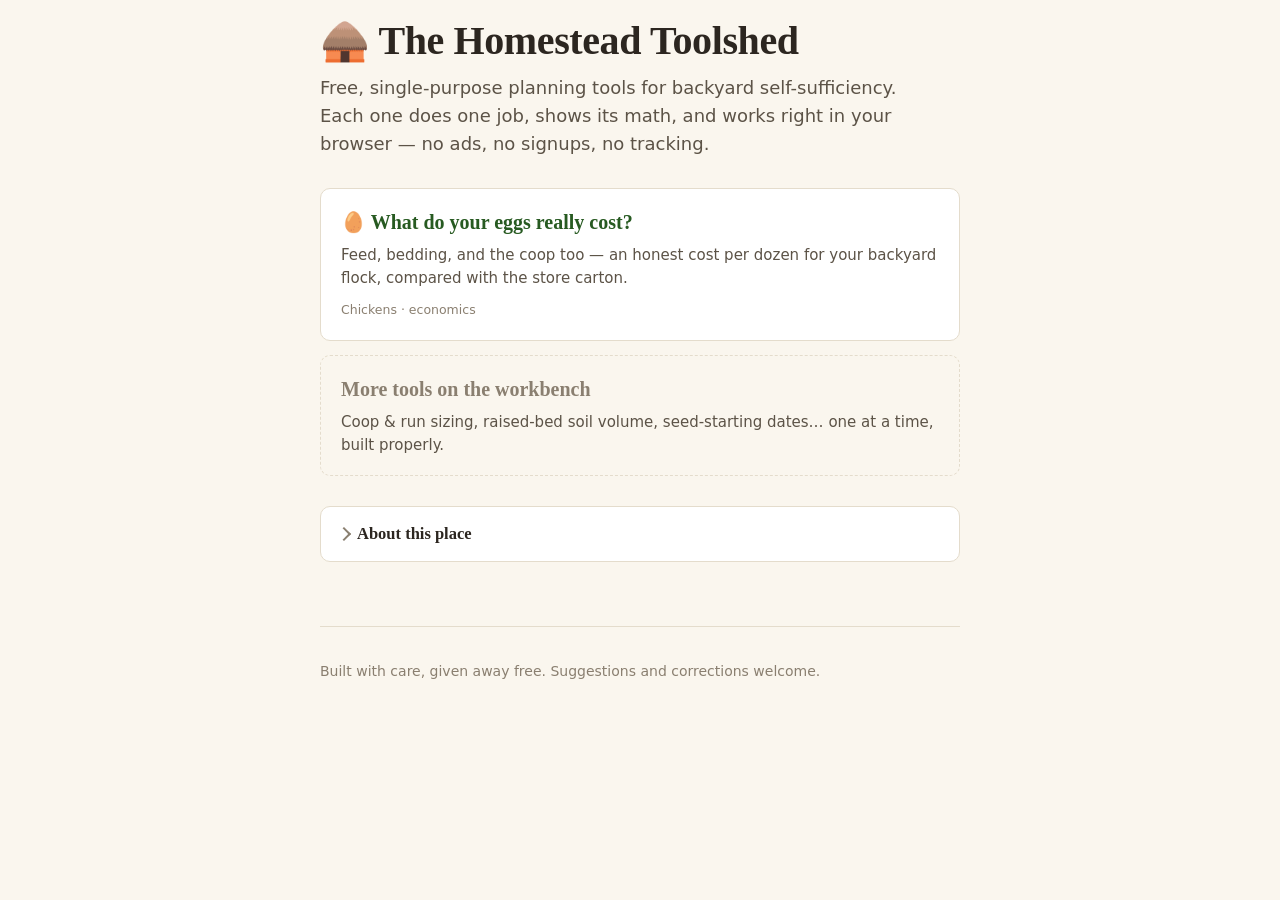
==== docs/index.html @ 7deca0da "Session 1: validation, egg cost calculator, site foundation - Niche validated via community research" ====
<!DOCTYPE html>
<html lang="en">
<head>
<meta charset="utf-8">
<meta name="viewport" content="width=device-width, initial-scale=1">
<title>The Homestead Toolshed — free planning tools for backyard self-sufficiency</title>
<meta name="description" content="Free, honest, single-purpose planning tools for homesteaders and backyard chicken keepers. No ads, no signups, no tracking — everything runs in your browser.">
<meta property="og:title" content="The Homestead Toolshed">
<meta property="og:description" content="Free, honest planning tools for backyard self-sufficiency. No ads, no signups, no tracking.">
<meta property="og:type" content="website">
<link rel="icon" href="data:image/svg+xml,%3Csvg xmlns='http://www.w3.org/2000/svg' viewBox='0 0 100 100'%3E%3Ctext y='.9em' font-size='90'%3E%F0%9F%9B%96%3C/text%3E%3C/svg%3E">
<link rel="stylesheet" href="style.css">
</head>
<body>
<div class="wrap">

<main>
  <h1>🛖 The Homestead Toolshed</h1>
  <p class="lede">Free, single-purpose planning tools for backyard
  self-sufficiency. Each one does one job, shows its math, and works right in
  your browser — no ads, no signups, no tracking.</p>

  <ul class="tool-list">
    <li>
      <a class="tool-card" href="egg-cost/">
        <h2>🥚 What do your eggs really cost?</h2>
        <p>Feed, bedding, and the coop too — an honest cost per dozen for your
        backyard flock, compared with the store carton.</p>
        <span class="tag">Chickens · economics</span>
      </a>
    </li>
    <li>
      <div class="tool-card coming">
        <h2>More tools on the workbench</h2>
        <p>Coop &amp; run sizing, raised-bed soil volume, seed-starting dates…
        one at a time, built properly.</p>
      </div>
    </li>
  </ul>

  <details class="how">
    <summary>About this place</summary>
    <div class="how-body">
      <p>The Toolshed is a small collection of calculators for questions that come
      up over and over in homesteading communities. Every tool explains exactly how
      it calculates its answer, cites where its default numbers come from, and runs
      entirely on your device.</p>
      <p>Nothing here is safety guidance — for food preservation, animal health,
      and anything where getting it wrong could hurt, talk to your local
      <a href="https://extension.org" rel="noopener">cooperative extension service</a>.</p>
    </div>
  </details>
</main>

<footer class="site-footer">
  <p>Built with care, given away free. Suggestions and corrections welcome.</p>
</footer>

</div>
</body>
</html>
---- docs/style.css ----
/* The Homestead Toolshed — shared stylesheet
   Palette validated for CVD safety (dataviz six-checks) in both modes. */

:root {
  --surface: #faf6ee;
  --surface-raised: #ffffff;
  --ink: #2c2620;
  --ink-secondary: #5c5347;
  --ink-muted: #8a7f70;
  --line: #e4dccc;
  --line-soft: #efe9db;
  --accent: #2f6b28;
  --accent-ink: #275a21;
  --accent-soft: #e8efe4;
  --cat-1: #2f6b28; /* green — feed */
  --cat-2: #2d6cae; /* denim — extras */
  --cat-3: #a4432e; /* clay — setup */
  --good: #2f6b28;
  --warn-ink: #8a5a00;
  --serif: "Iowan Old Style", "Palatino Linotype", Palatino, Georgia, serif;
  --sans: system-ui, -apple-system, "Segoe UI", Roboto, sans-serif;
}

@media (prefers-color-scheme: dark) {
  :root {
    --surface: #221e17;
    --surface-raised: #2b261e;
    --ink: #f0e9dd;
    --ink-secondary: #c4b9a8;
    --ink-muted: #948a7a;
    --line: #3d362b;
    --line-soft: #322c22;
    --accent: #5b9b50;
    --accent-ink: #79b56e;
    --accent-soft: #2c3527;
    --cat-1: #5b9b50;
    --cat-2: #5d95dd;
    --cat-3: #cd6d50;
    --good: #5b9b50;
    --warn-ink: #d9a53f;
  }
}

* { box-sizing: border-box; }

body {
  margin: 0;
  background: var(--surface);
  color: var(--ink);
  font-family: var(--sans);
  font-size: 16px;
  line-height: 1.55;
  -webkit-text-size-adjust: 100%;
}

.wrap {
  max-width: 680px;
  margin: 0 auto;
  padding: 0 20px 64px;
}

/* ---------- header / footer ---------- */

.site-header {
  padding: 28px 0 8px;
}
.site-header .brand {
  font-family: var(--serif);
  font-size: 17px;
  text-decoration: none;
  color: var(--ink-secondary);
  letter-spacing: 0.01em;
}
.site-header .brand:hover { color: var(--accent-ink); }

h1 {
  font-family: var(--serif);
  font-weight: 600;
  font-size: clamp(30px, 6vw, 40px);
  line-height: 1.15;
  margin: 18px 0 10px;
  letter-spacing: -0.01em;
}
.lede {
  font-size: 18px;
  color: var(--ink-secondary);
  margin: 0 0 30px;
  max-width: 54ch;
}

.site-footer {
  margin-top: 64px;
  padding-top: 20px;
  border-top: 1px solid var(--line);
  color: var(--ink-muted);
  font-size: 14px;
}
.site-footer a { color: var(--ink-secondary); }

/* ---------- index tool cards ---------- */

.tool-list { display: grid; gap: 14px; margin: 30px 0; padding: 0; list-style: none; }
.tool-card {
  display: block;
  background: var(--surface-raised);
  border: 1px solid var(--line);
  border-radius: 10px;
  padding: 18px 20px;
  text-decoration: none;
  color: inherit;
  transition: border-color 120ms ease;
}
.tool-card:hover { border-color: var(--accent); }
.tool-card h2 {
  font-family: var(--serif);
  font-size: 20px;
  font-weight: 600;
  margin: 0 0 6px;
  color: var(--accent-ink);
}
.tool-card p { margin: 0; color: var(--ink-secondary); font-size: 15px; }
.tool-card .tag {
  display: inline-block;
  margin-top: 10px;
  font-size: 12.5px;
  color: var(--ink-muted);
}
.coming {
  border-style: dashed;
  background: transparent;
}
.coming h2 { color: var(--ink-muted); }

/* ---------- forms ---------- */

.panel {
  background: var(--surface-raised);
  border: 1px solid var(--line);
  border-radius: 12px;
  padding: 20px;
  margin: 18px 0;
}
fieldset {
  border: 0;
  padding: 0;
  margin: 0 0 6px;
}
legend {
  font-family: var(--serif);
  font-weight: 600;
  font-size: 18px;
  padding: 0;
  margin-bottom: 4px;
}
.field {
  display: grid;
  grid-template-columns: 1fr 110px;
  gap: 4px 14px;
  align-items: center;
  padding: 10px 0;
  border-bottom: 1px solid var(--line-soft);
}
fieldset .field:last-of-type { border-bottom: 0; }
.field label { font-weight: 500; }
.field .hint {
  grid-column: 1 / -1;
  font-size: 13.5px;
  color: var(--ink-muted);
  margin: 0;
}
input[type="number"] {
  font: inherit;
  font-variant-numeric: tabular-nums;
  width: 100%;
  padding: 8px 10px;
  border: 1px solid var(--line);
  border-radius: 8px;
  background: var(--surface);
  color: var(--ink);
  text-align: right;
}
input[type="number"]:focus-visible {
  outline: 2px solid var(--accent);
  outline-offset: 1px;
  border-color: var(--accent);
}
.prefix-input { position: relative; }
.prefix-input .prefix {
  position: absolute;
  left: 10px;
  top: 50%;
  transform: translateY(-50%);
  color: var(--ink-muted);
  pointer-events: none;
  font-size: 15px;
}
.prefix-input input { padding-left: 24px; }

.toggle-row {
  display: flex;
  align-items: center;
  gap: 10px;
  padding: 10px 0 2px;
}
.toggle-row input[type="checkbox"] {
  width: 18px; height: 18px;
  accent-color: var(--accent);
}
.toggle-row label { font-weight: 500; }

/* ---------- results ---------- */

.results { margin-top: 26px; }

.hero-tile {
  background: var(--accent-soft);
  border: 1px solid var(--line);
  border-radius: 12px;
  padding: 22px 20px 18px;
  text-align: center;
}
.hero-tile .label {
  font-size: 15px;
  color: var(--ink-secondary);
  margin: 0 0 2px;
}
.hero-figure {
  font-family: var(--sans);
  font-weight: 600;
  font-size: clamp(44px, 10vw, 56px);
  line-height: 1.1;
  letter-spacing: -0.01em;
  margin: 0;
}
.hero-tile .sub {
  font-size: 15px;
  color: var(--ink-secondary);
  margin: 6px 0 0;
}

.verdict {
  margin: 16px 0 0;
  padding: 14px 16px;
  border-left: 3px solid var(--accent);
  background: var(--surface-raised);
  border-radius: 0 10px 10px 0;
  font-size: 15.5px;
  color: var(--ink-secondary);
}
.verdict strong { color: var(--ink); }

.stat-row {
  display: grid;
  grid-template-columns: repeat(3, 1fr);
  gap: 10px;
  margin-top: 14px;
}
.stat-tile {
  background: var(--surface-raised);
  border: 1px solid var(--line);
  border-radius: 10px;
  padding: 12px 14px;
}
.stat-tile .label {
  font-size: 13px;
  color: var(--ink-muted);
  margin: 0 0 2px;
}
.stat-tile .value {
  font-family: var(--sans);
  font-weight: 600;
  font-size: 22px;
  margin: 0;
}
@media (max-width: 460px) {
  .stat-row { grid-template-columns: 1fr; }
  .stat-tile { display: flex; justify-content: space-between; align-items: baseline; }
  .stat-tile .label { margin: 0; font-size: 14px; }
}

/* ---------- breakdown bar ---------- */

.breakdown { margin-top: 22px; }
.breakdown h2 {
  font-family: var(--serif);
  font-size: 18px;
  font-weight: 600;
  margin: 0 0 12px;
}
.bar {
  display: flex;
  gap: 2px; /* surface gap between segments */
  height: 24px;
  border-radius: 6px;
  overflow: hidden;
}
.bar .seg {
  height: 100%;
  min-width: 3px;
  border-radius: 2px;
  position: relative;
  cursor: default;
}
.bar .seg:first-child { border-top-left-radius: 6px; border-bottom-left-radius: 6px; }
.bar .seg:last-child { border-top-right-radius: 6px; border-bottom-right-radius: 6px; }
.seg-feed  { background: var(--cat-1); }
.seg-extra { background: var(--cat-2); }
.seg-setup { background: var(--cat-3); }

.bar-legend { list-style: none; padding: 0; margin: 12px 0 0; display: grid; gap: 6px; }
.bar-legend li {
  display: flex;
  align-items: baseline;
  gap: 8px;
  font-size: 14.5px;
  color: var(--ink-secondary);
}
.bar-legend .swatch {
  width: 10px; height: 10px;
  border-radius: 3px;
  flex: none;
  align-self: center;
}
.bar-legend .amount {
  margin-left: auto;
  font-variant-numeric: tabular-nums;
  font-weight: 600;
  color: var(--ink);
}

/* tooltip */
.tip {
  position: absolute;
  bottom: calc(100% + 8px);
  left: 50%;
  transform: translateX(-50%);
  background: var(--ink);
  color: var(--surface);
  font-size: 13px;
  padding: 5px 9px;
  border-radius: 6px;
  white-space: nowrap;
  pointer-events: none;
  opacity: 0;
  transition: opacity 100ms ease;
  z-index: 2;
}
.seg:hover .tip, .seg:focus-visible .tip { opacity: 1; }

/* ---------- how it works / details ---------- */

details.how {
  margin-top: 26px;
  border: 1px solid var(--line);
  border-radius: 10px;
  background: var(--surface-raised);
}
details.how summary {
  cursor: pointer;
  padding: 14px 18px;
  font-family: var(--serif);
  font-weight: 600;
  font-size: 16.5px;
  list-style: none;
  display: flex;
  align-items: center;
  gap: 8px;
}
details.how summary::before {
  content: "";
  width: 8px; height: 8px;
  border-right: 2px solid var(--ink-muted);
  border-bottom: 2px solid var(--ink-muted);
  transform: rotate(-45deg);
  transition: transform 120ms ease;
  flex: none;
}
details.how[open] summary::before { transform: rotate(45deg); }
details.how summary::-webkit-details-marker { display: none; }
.how-body {
  padding: 2px 18px 16px;
  font-size: 15px;
  color: var(--ink-secondary);
}
.how-body code {
  font-size: 13.5px;
  background: var(--surface);
  border: 1px solid var(--line-soft);
  border-radius: 5px;
  padding: 1px 6px;
  white-space: nowrap;
}
.how-body table {
  width: 100%;
  border-collapse: collapse;
  font-size: 14.5px;
  margin: 10px 0;
}
.how-body th, .how-body td {
  text-align: left;
  padding: 6px 8px;
  border-bottom: 1px solid var(--line-soft);
}
.how-body td:last-child, .how-body th:last-child {
  text-align: right;
  font-variant-numeric: tabular-nums;
}

/* ---------- share ---------- */

.share-row { margin-top: 20px; display: flex; gap: 10px; flex-wrap: wrap; }
button.share {
  font: inherit;
  font-weight: 600;
  padding: 10px 18px;
  border-radius: 8px;
  border: 1px solid var(--accent);
  background: var(--accent);
  color: #fff;
  cursor: pointer;
}
button.share.secondary {
  background: transparent;
  color: var(--accent-ink);
}
button.share:hover { filter: brightness(1.08); }
button.share:focus-visible { outline: 2px solid var(--accent); outline-offset: 2px; }

.note {
  font-size: 13.5px;
  color: var(--ink-muted);
  margin-top: 18px;
}
.note a { color: var(--ink-secondary); }
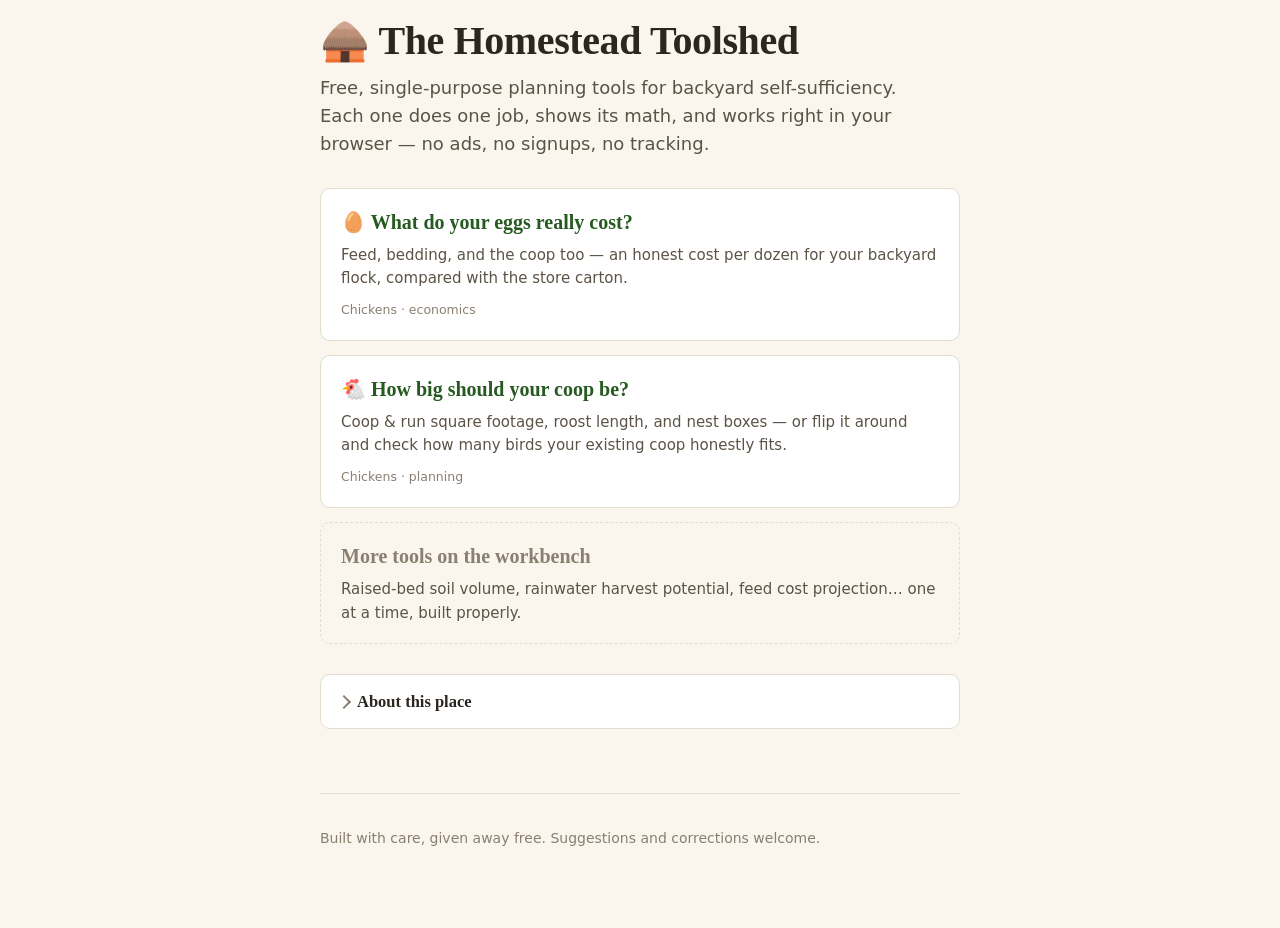
==== commit 21bcfb8d: "Session 2: coop & run size calculator, visual pass, ledger - Tool #2: /docs/coop-size/ — plan mode (" ====
--- a/docs/index.html
+++ b/docs/index.html
@@ -30,10 +30,18 @@
       </a>
     </li>
     <li>
+      <a class="tool-card" href="coop-size/">
+        <h2>🐔 How big should your coop be?</h2>
+        <p>Coop &amp; run square footage, roost length, and nest boxes — or flip
+        it around and check how many birds your existing coop honestly fits.</p>
+        <span class="tag">Chickens · planning</span>
+      </a>
+    </li>
+    <li>
       <div class="tool-card coming">
         <h2>More tools on the workbench</h2>
-        <p>Coop &amp; run sizing, raised-bed soil volume, seed-starting dates…
-        one at a time, built properly.</p>
+        <p>Raised-bed soil volume, rainwater harvest potential, feed cost
+        projection… one at a time, built properly.</p>
       </div>
     </li>
   </ul>
--- a/docs/style.css
+++ b/docs/style.css
@@ -196,6 +196,59 @@
 }
 .prefix-input input { padding-left: 24px; }
 
+.mode-toggle {
+  display: flex;
+  gap: 2px;
+  background: var(--surface);
+  border: 1px solid var(--line);
+  border-radius: 10px;
+  padding: 3px;
+  margin: 0 0 14px;
+}
+.mode-toggle label {
+  flex: 1;
+  text-align: center;
+  padding: 9px 8px;
+  border-radius: 7px;
+  font-weight: 600;
+  font-size: 14.5px;
+  color: var(--ink-secondary);
+  cursor: pointer;
+}
+.mode-toggle input { position: absolute; opacity: 0; }
+.mode-toggle input:checked + label {
+  background: var(--accent);
+  color: #fff;
+}
+.mode-toggle input:focus-visible + label {
+  outline: 2px solid var(--accent);
+  outline-offset: 2px;
+}
+
+select {
+  font: inherit;
+  width: 100%;
+  padding: 8px 10px;
+  border: 1px solid var(--line);
+  border-radius: 8px;
+  background: var(--surface);
+  color: var(--ink);
+}
+select:focus-visible {
+  outline: 2px solid var(--accent);
+  outline-offset: 1px;
+  border-color: var(--accent);
+}
+.field-wide {
+  display: block;
+  padding: 10px 0;
+  border-bottom: 1px solid var(--line-soft);
+}
+.field-wide label { font-weight: 500; display: block; margin-bottom: 6px; }
+.field-wide .hint { font-size: 13.5px; color: var(--ink-muted); margin: 6px 0 0; }
+.dim-pair { display: grid; grid-template-columns: 1fr auto 1fr; gap: 8px; align-items: center; }
+.dim-pair .x { color: var(--ink-muted); }
+
 .toggle-row {
   display: flex;
   align-items: center;
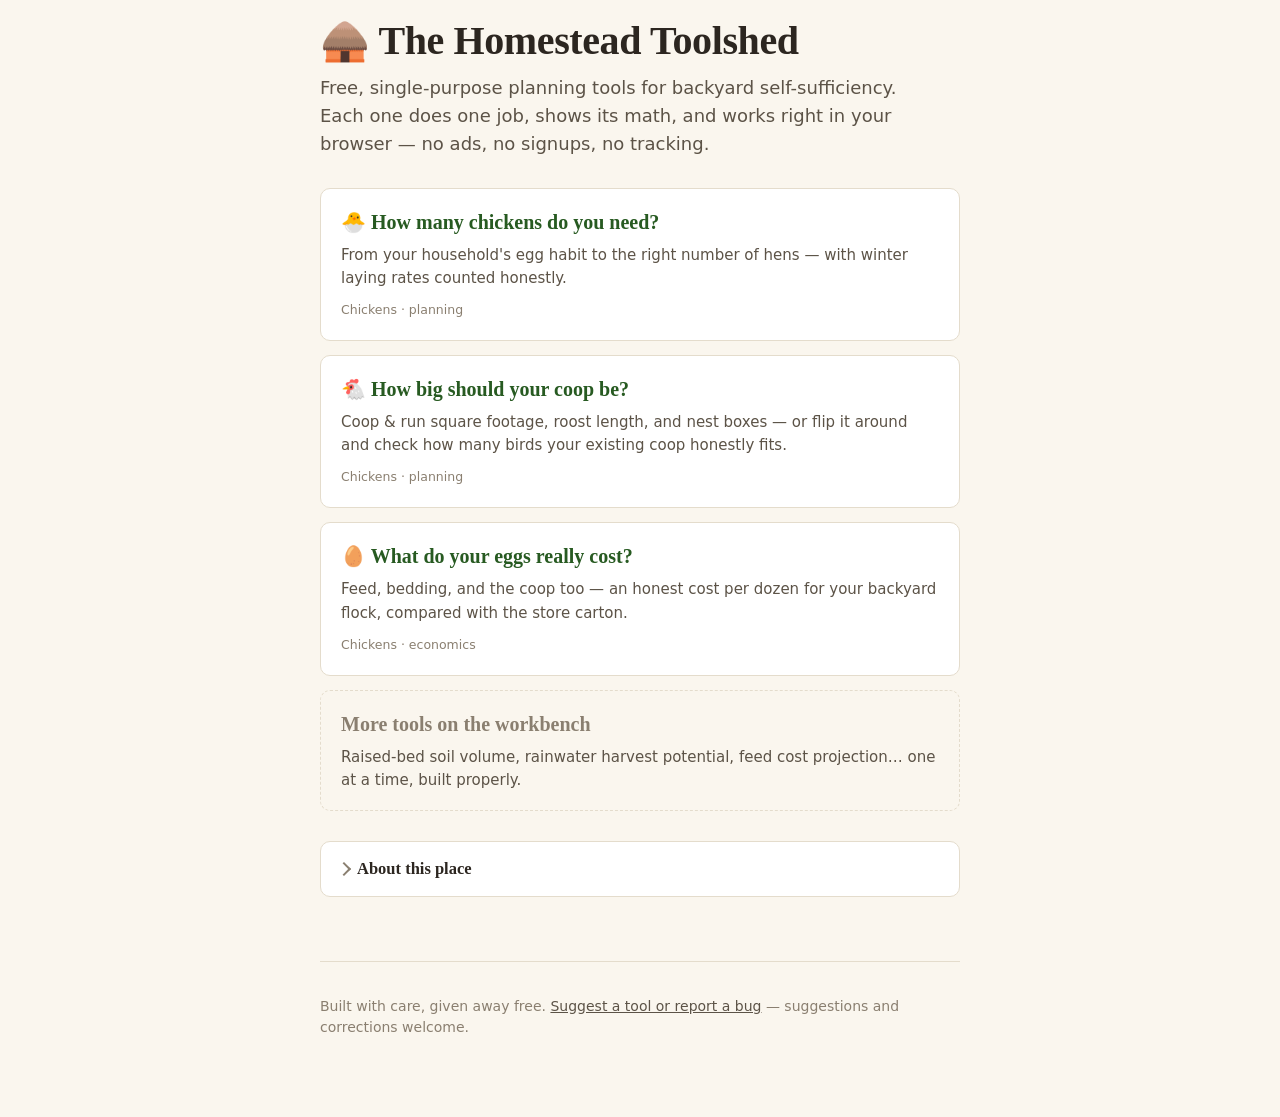
==== commit eaa07143: "Session 3: flock size calculator completes the chicken trilogy; distribution polish - Tool #3: /docs" ====
--- a/docs/index.html
+++ b/docs/index.html
@@ -8,6 +8,9 @@
 <meta property="og:title" content="The Homestead Toolshed">
 <meta property="og:description" content="Free, honest planning tools for backyard self-sufficiency. No ads, no signups, no tracking.">
 <meta property="og:type" content="website">
+<meta property="og:url" content="https://jbourgogne.github.io/homestead-toolshed/">
+<meta property="og:image" content="https://jbourgogne.github.io/homestead-toolshed/og-image.png">
+<meta name="twitter:card" content="summary_large_image">
 <link rel="icon" href="data:image/svg+xml,%3Csvg xmlns='http://www.w3.org/2000/svg' viewBox='0 0 100 100'%3E%3Ctext y='.9em' font-size='90'%3E%F0%9F%9B%96%3C/text%3E%3C/svg%3E">
 <link rel="stylesheet" href="style.css">
 </head>
@@ -22,11 +25,11 @@
 
   <ul class="tool-list">
     <li>
-      <a class="tool-card" href="egg-cost/">
-        <h2>🥚 What do your eggs really cost?</h2>
-        <p>Feed, bedding, and the coop too — an honest cost per dozen for your
-        backyard flock, compared with the store carton.</p>
-        <span class="tag">Chickens · economics</span>
+      <a class="tool-card" href="flock-size/">
+        <h2>🐣 How many chickens do you need?</h2>
+        <p>From your household's egg habit to the right number of hens — with
+        winter laying rates counted honestly.</p>
+        <span class="tag">Chickens · planning</span>
       </a>
     </li>
     <li>
@@ -35,6 +38,14 @@
         <p>Coop &amp; run square footage, roost length, and nest boxes — or flip
         it around and check how many birds your existing coop honestly fits.</p>
         <span class="tag">Chickens · planning</span>
+      </a>
+    </li>
+    <li>
+      <a class="tool-card" href="egg-cost/">
+        <h2>🥚 What do your eggs really cost?</h2>
+        <p>Feed, bedding, and the coop too — an honest cost per dozen for your
+        backyard flock, compared with the store carton.</p>
+        <span class="tag">Chickens · economics</span>
       </a>
     </li>
     <li>
@@ -61,7 +72,9 @@
 </main>
 
 <footer class="site-footer">
-  <p>Built with care, given away free. Suggestions and corrections welcome.</p>
+  <p>Built with care, given away free.
+  <a href="https://github.com/JBourgogne/homestead-toolshed/issues">Suggest a
+  tool or report a bug</a> — suggestions and corrections welcome.</p>
 </footer>
 
 </div>
